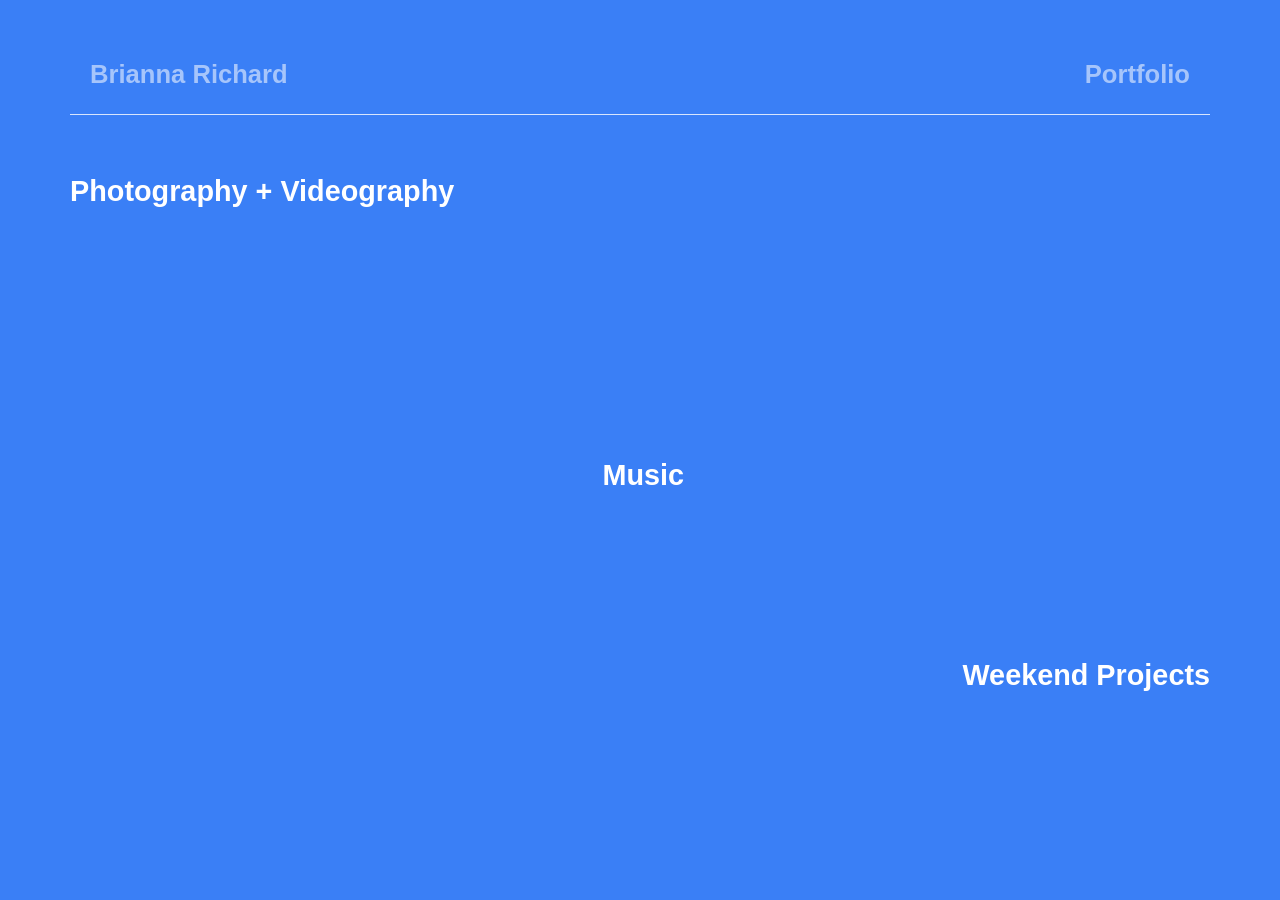
==== index.html @ b40da006 "Update index.html" ====
<!DOCTYPE html>
<html lang="en">
<head>
  <meta charset="UTF-8">
  <meta name="viewport" content="width=device-width, initial-scale=1.0">
  <title>Brianna Richard</title>
  <style>
    * { box-sizing: border-box; margin: 0; padding: 0; }

    body {
      background-color: #3a7ff6;   /* page background */
      color: #ffffff;
      font-family: "Avenir Next", "Avenir", "Helvetica Neue", Arial, sans-serif;
      font-weight: 600;
      min-height: 100vh;
      padding: 0 70px;
    }

    /* ---------- Top bar ---------- */
    header {
      display: flex;
      justify-content: space-between;
      align-items: center;
      padding: 60px 20px 25px;
      border-bottom: 1px solid rgba(255, 255, 255, 0.8);
      font-size: 1.6rem;
    }

    header a {
      color: rgba(255, 255, 255, 0.55);   /* faded white */
      text-decoration: none;
      transition: color 0.2s ease;
    }

    header a:hover { color: #ffffff; }

    /* ---------- Main links ---------- */
    main {
      display: grid;
      grid-template-columns: repeat(3, 1fr);
      grid-template-rows: repeat(3, 1fr);
      height: calc(100vh - 180px);
      min-height: 450px;
      padding: 60px 0;
    }

    .big-link {
      color: #ffffff;
      text-decoration: none;
      font-size: 1.8rem;
      white-space: nowrap;
      display: inline-block;
      transition: transform 0.25s ease;   /* how fast it grows */
    }

    .big-link:hover {
      transform: scale(1.2);              /* how much it grows */
    }

    /* Where each link sits */
    .photo   { grid-column: 1; grid-row: 1; justify-self: start;  align-self: start;  transform-origin: left center; }
    .music   { grid-column: 2; grid-row: 2; justify-self: center; align-self: center; }
    .weekend { grid-column: 3; grid-row: 3; justify-self: end;    align-self: center; transform-origin: right center; }

    /* Stack the links on phones */
    @media (max-width: 700px) {
      body { padding: 0 24px; }
      header { padding-top: 40px; font-size: 1.2rem; }
      main {
        display: flex;
        flex-direction: column;
        gap: 50px;
        height: auto;
        min-height: 0;
      }
      .big-link { font-size: 1.4rem; align-self: flex-start; transform-origin: left center; }
    }
  </style>
</head>
<body>

  <header>
    <a href="/">Brianna Richard</a>
    <a href="/portfolio/">Portfolio</a>
  </header>

  <main>
    <!-- Change each href to the page you want the link to open -->
    <a class="big-link photo"   href="https://briannarichard6.myportfolio.com/">Photography + Videography</a>
    <a class="big-link music"   href="/music/">Music</a>
    <a class="big-link weekend" href="/tlfstudiowebsite.html/">Weekend Projects</a>
  </main>

</body>
</html>
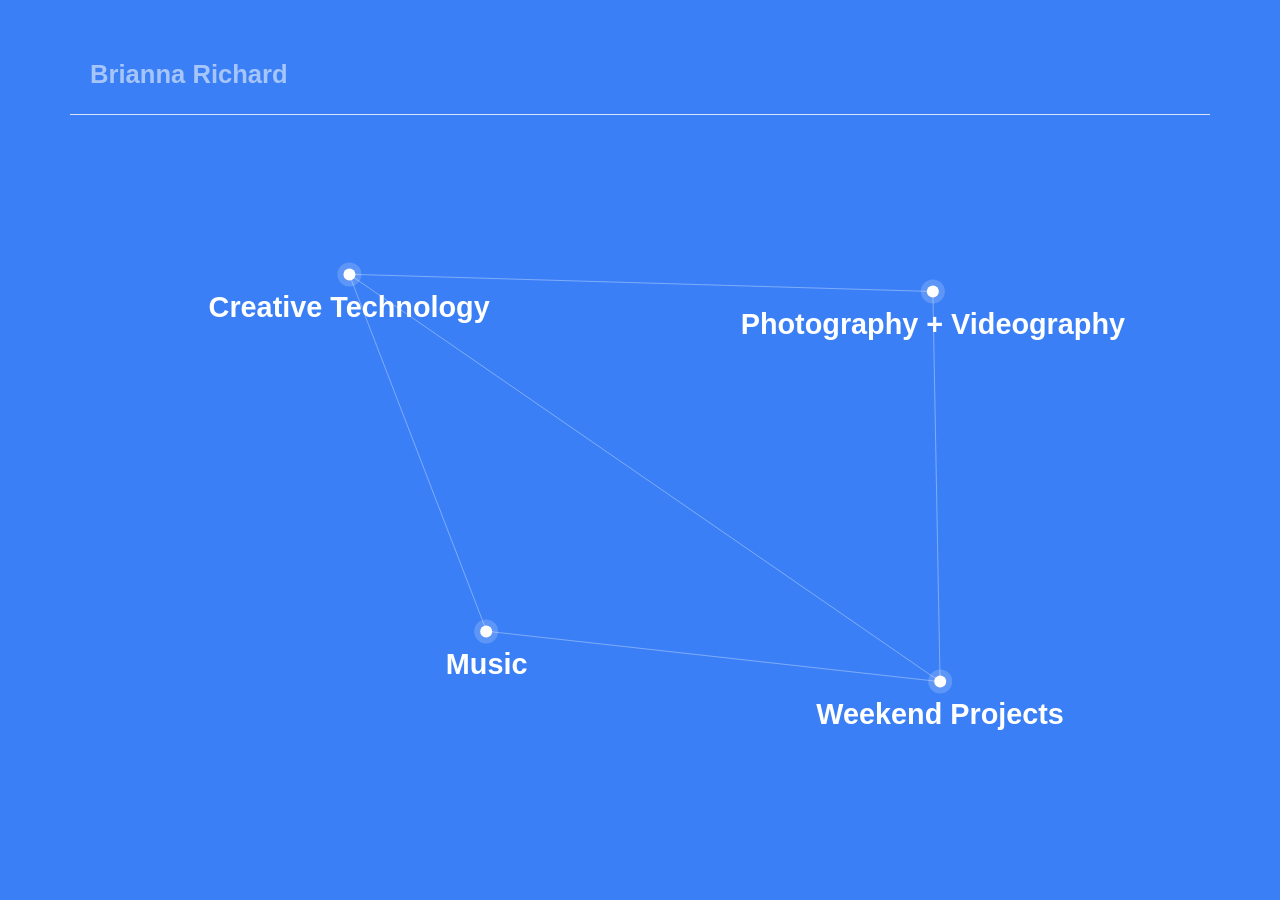
==== commit 5993a6d6: "Home page: add Creative Technology, floating connected categories Co-Authored-By: Claude Opus 5.5 <n" ====
--- a/index.html
+++ b/index.html
@@ -14,66 +14,100 @@
       font-weight: 600;
       min-height: 100vh;
       padding: 0 70px;
+      overflow-x: hidden;
     }
 
     /* ---------- Top bar ---------- */
     header {
-      display: flex;
-      justify-content: space-between;
-      align-items: center;
       padding: 60px 20px 25px;
       border-bottom: 1px solid rgba(255, 255, 255, 0.8);
       font-size: 1.6rem;
     }
-
     header a {
-      color: rgba(255, 255, 255, 0.55);   /* faded white */
+      color: rgba(255, 255, 255, 0.55);
       text-decoration: none;
       transition: color 0.2s ease;
     }
-
     header a:hover { color: #ffffff; }
 
-    /* ---------- Main links ---------- */
+    /* ---------- Floating categories ---------- */
     main {
-      display: grid;
-      grid-template-columns: repeat(3, 1fr);
-      grid-template-rows: repeat(3, 1fr);
-      height: calc(100vh - 180px);
-      min-height: 450px;
-      padding: 60px 0;
-    }
-
-    .big-link {
+      position: relative;
+      height: calc(100vh - 140px);
+      min-height: 520px;
+    }
+
+    /* the lines that connect the categories */
+    #links {
+      position: absolute;
+      inset: 0;
+      width: 100%;
+      height: 100%;
+      pointer-events: none;
+    }
+    #links line {
+      stroke: rgba(255, 255, 255, 0.35);
+      stroke-width: 1;
+      transition: stroke 0.25s ease, stroke-width 0.25s ease;
+    }
+    #links line.lit {
+      stroke: rgba(255, 255, 255, 0.95);
+      stroke-width: 1.5;
+    }
+
+    .node {
+      position: absolute;
+      transform: translate(-50%, -50%);
+      display: flex;
+      flex-direction: column;
+      align-items: center;
+      gap: 10px;
       color: #ffffff;
       text-decoration: none;
       font-size: 1.8rem;
       white-space: nowrap;
+    }
+    .node .dot {
+      width: 12px;
+      height: 12px;
+      border-radius: 50%;
+      background: #ffffff;
+      box-shadow: 0 0 0 6px rgba(255, 255, 255, 0.18);
+      transition: box-shadow 0.25s ease;
+    }
+    .node .label {
       display: inline-block;
       transition: transform 0.25s ease;   /* how fast it grows */
     }
-
-    .big-link:hover {
-      transform: scale(1.2);              /* how much it grows */
-    }
-
-    /* Where each link sits */
-    .photo   { grid-column: 1; grid-row: 1; justify-self: start;  align-self: start;  transform-origin: left center; }
-    .music   { grid-column: 2; grid-row: 2; justify-self: center; align-self: center; }
-    .weekend { grid-column: 3; grid-row: 3; justify-self: end;    align-self: center; transform-origin: right center; }
-
-    /* Stack the links on phones */
+    .node:hover .label,
+    .node:focus-visible .label { transform: scale(1.2); }   /* how much it grows */
+    .node:hover .dot,
+    .node:focus-visible .dot { box-shadow: 0 0 0 10px rgba(255, 255, 255, 0.3); }
+
+    /* ---------- Phones: simple stacked list ---------- */
     @media (max-width: 700px) {
       body { padding: 0 24px; }
       header { padding-top: 40px; font-size: 1.2rem; }
       main {
+        height: auto;
+        min-height: 0;
         display: flex;
         flex-direction: column;
-        gap: 50px;
-        height: auto;
-        min-height: 0;
+        gap: 44px;
+        padding: 50px 0 40px 8px;
+        border-left: 1px solid rgba(255, 255, 255, 0.35);
+        margin: 0 0 40px 6px;
       }
-      .big-link { font-size: 1.4rem; align-self: flex-start; transform-origin: left center; }
+      #links { display: none; }
+      .node {
+        position: static;
+        transform: none;
+        flex-direction: row;
+        gap: 16px;
+        font-size: 1.4rem;
+        margin-left: -15px;
+      }
+      .node .label { transform-origin: left center; }
     }
   </style>
 </head>
@@ -81,15 +115,93 @@
 
   <header>
     <a href="/">Brianna Richard</a>
-    <a href="/portfolio/">Portfolio</a>
   </header>
 
-  <main>
-    <!-- Change each href to the page you want the link to open -->
-    <a class="big-link photo"   href="https://briannarichard6.myportfolio.com/">Photography + Videography</a>
-    <a class="big-link music"   href="/music/">Music</a>
-    <a class="big-link weekend" href="/tlfstudiowebsite.html/">Weekend Projects</a>
+  <main id="map">
+    <svg id="links" aria-hidden="true"></svg>
+
+    <!-- Each category: change href to change where it goes.
+         data-x / data-y = where it sits on the page (percent from left / top). -->
+    <a class="node" href="/projects/" data-x="24" data-y="22">
+      <span class="dot"></span><span class="label">Creative Technology</span>
+    </a>
+    <a class="node" href="https://briannarichard6.myportfolio.com/" data-x="74" data-y="28">
+      <span class="dot"></span><span class="label">Photography + Videography</span>
+    </a>
+    <a class="node" href="/music/" data-x="38" data-y="70">
+      <span class="dot"></span><span class="label">Music</span>
+    </a>
+    <a class="node" href="/tlfstudiowebsite.html" data-x="78" data-y="76">
+      <span class="dot"></span><span class="label">Weekend Projects</span>
+    </a>
   </main>
+
+  <script>
+    (function () {
+      const map = document.getElementById('map');
+      const svg = document.getElementById('links');
+      const nodes = [...map.querySelectorAll('.node')];
+      const reduceMotion = window.matchMedia('(prefers-reduced-motion: reduce)').matches;
+      const stacked = () => window.matchMedia('(max-width: 700px)').matches;
+
+      // Which categories are connected (by position in the list above)
+      const pairs = [[0, 1], [0, 2], [1, 3], [2, 3], [0, 3]];
+
+      const lines = pairs.map(() => {
+        const l = document.createElementNS('http://www.w3.org/2000/svg', 'line');
+        svg.appendChild(l);
+        return l;
+      });
+
+      // Each node drifts on its own slow, gentle path
+      const drift = nodes.map((_, i) => ({
+        ax: 18 + i * 4, ay: 14 + i * 3,          // how far it drifts (px)
+        sx: 0.00021 + i * 0.00004,               // how fast
+        sy: 0.00017 + i * 0.00005,
+        px: i * 1.7, py: i * 2.3                 // starting phase
+      }));
+
+      // Light up a node's lines on hover
+      nodes.forEach((n, i) => {
+        const on = (v) => pairs.forEach((p, k) => {
+          if (p.includes(i)) lines[k].classList.toggle('lit', v);
+        });
+        n.addEventListener('mouseenter', () => { on(true); drift[i].hold = true; });
+        n.addEventListener('mouseleave', () => { on(false); drift[i].hold = false; });
+        n.addEventListener('focus', () => on(true));
+        n.addEventListener('blur', () => on(false));
+      });
+
+      function frame(t) {
+        if (!stacked()) {
+          const w = map.clientWidth, h = map.clientHeight;
+          const pts = nodes.map((n, i) => {
+            const d = drift[i];
+            if (!d.hold) d.t = t;                  // hovered categories pause in place
+            const dx = reduceMotion ? 0 : Math.sin(d.t * d.sx + d.px) * d.ax;
+            const dy = reduceMotion ? 0 : Math.cos(d.t * d.sy + d.py) * d.ay;
+            const x = (parseFloat(n.dataset.x) / 100) * w + dx;
+            const y = (parseFloat(n.dataset.y) / 100) * h + dy;
+            n.style.left = x + 'px';
+            n.style.top = y + 'px';
+            // lines attach to the dot, which sits above the label
+            const dot = n.querySelector('.dot').getBoundingClientRect();
+            const box = map.getBoundingClientRect();
+            return [dot.left + dot.width / 2 - box.left, dot.top + dot.height / 2 - box.top];
+          });
+          pairs.forEach(([a, b], k) => {
+            lines[k].setAttribute('x1', pts[a][0]); lines[k].setAttribute('y1', pts[a][1]);
+            lines[k].setAttribute('x2', pts[b][0]); lines[k].setAttribute('y2', pts[b][1]);
+          });
+        } else {
+          nodes.forEach(n => { n.style.left = ''; n.style.top = ''; });
+        }
+        if (!reduceMotion) requestAnimationFrame(frame);
+      }
+      requestAnimationFrame(frame);
+      if (reduceMotion) window.addEventListener('resize', () => frame(0));
+    })();
+  </script>
 
 </body>
 </html>
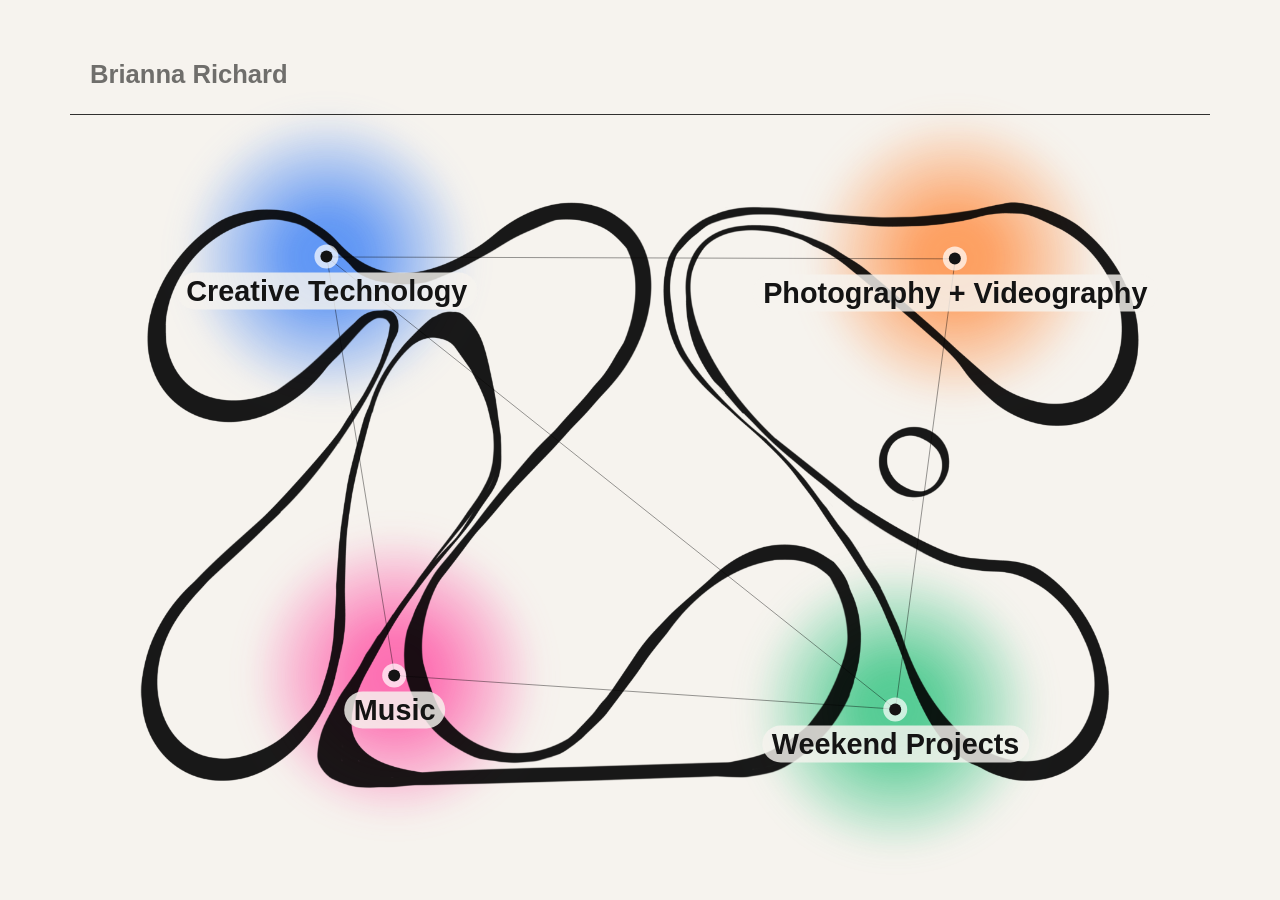
==== commit 33ce811b: "Home page: TLF logo background and colored light orbs Co-Authored-By: Claude Opus 5.5 <noreply@anthr" ====
--- a/index.html
+++ b/index.html
@@ -7,9 +7,14 @@
   <style>
     * { box-sizing: border-box; margin: 0; padding: 0; }
 
+    :root {
+      --bg: #f6f3ee;          /* page background (warm off-white) */
+      --ink: #141414;         /* text color */
+    }
+
     body {
-      background-color: #3a7ff6;   /* page background */
-      color: #ffffff;
+      background: var(--bg);
+      color: var(--ink);
       font-family: "Avenir Next", "Avenir", "Helvetica Neue", Arial, sans-serif;
       font-weight: 600;
       min-height: 100vh;
@@ -19,23 +24,56 @@
 
     /* ---------- Top bar ---------- */
     header {
+      position: relative;
+      z-index: 5;
       padding: 60px 20px 25px;
-      border-bottom: 1px solid rgba(255, 255, 255, 0.8);
+      border-bottom: 1px solid rgba(0, 0, 0, 0.8);
       font-size: 1.6rem;
     }
     header a {
-      color: rgba(255, 255, 255, 0.55);
+      color: rgba(0, 0, 0, 0.55);
       text-decoration: none;
       transition: color 0.2s ease;
     }
-    header a:hover { color: #ffffff; }
-
-    /* ---------- Floating categories ---------- */
+    header a:hover { color: var(--ink); }
+
+    /* ---------- The map ---------- */
     main {
       position: relative;
       height: calc(100vh - 140px);
-      min-height: 520px;
-    }
+      min-height: 560px;
+      isolation: isolate;     /* keeps the color blending inside this area */
+    }
+
+    /* Logo in the background */
+    .logo-bg {
+      position: absolute;
+      left: 50%;
+      top: 50%;
+      width: min(78vw, 1100px);
+      transform: translate(-50%, -50%);
+      opacity: 0.9;
+      z-index: 0;
+      pointer-events: none;
+      user-select: none;
+    }
+
+    /* Colored light orbs that travel with each category */
+    .orb {
+      position: absolute;
+      width: 300px;
+      height: 300px;
+      margin: -150px 0 0 -150px;
+      border-radius: 50%;
+      background: radial-gradient(circle, var(--c) 0%, var(--c) 18%, transparent 68%);
+      filter: blur(14px);
+      opacity: 0.8;
+      mix-blend-mode: multiply;
+      z-index: 1;
+      pointer-events: none;
+      transition: transform 0.4s ease, opacity 0.4s ease;
+    }
+    .orb.lit { transform: scale(1.25); opacity: 1; }
 
     /* the lines that connect the categories */
     #links {
@@ -43,46 +81,52 @@
       inset: 0;
       width: 100%;
       height: 100%;
+      z-index: 2;
       pointer-events: none;
     }
     #links line {
-      stroke: rgba(255, 255, 255, 0.35);
+      stroke: rgba(0, 0, 0, 0.4);
       stroke-width: 1;
       transition: stroke 0.25s ease, stroke-width 0.25s ease;
     }
     #links line.lit {
-      stroke: rgba(255, 255, 255, 0.95);
+      stroke: rgba(0, 0, 0, 0.95);
       stroke-width: 1.5;
     }
 
     .node {
       position: absolute;
+      z-index: 3;
       transform: translate(-50%, -50%);
       display: flex;
       flex-direction: column;
       align-items: center;
       gap: 10px;
-      color: #ffffff;
+      color: var(--ink);
       text-decoration: none;
       font-size: 1.8rem;
       white-space: nowrap;
     }
     .node .dot {
+      flex-shrink: 0;
       width: 12px;
       height: 12px;
       border-radius: 50%;
-      background: #ffffff;
-      box-shadow: 0 0 0 6px rgba(255, 255, 255, 0.18);
+      background: var(--ink);
+      box-shadow: 0 0 0 6px rgba(255, 255, 255, 0.7);
       transition: box-shadow 0.25s ease;
     }
     .node .label {
       display: inline-block;
-      transition: transform 0.25s ease;   /* how fast it grows */
+      padding: 2px 10px;
+      border-radius: 99px;
+      background: rgba(246, 243, 238, 0.82);   /* soft backing so text reads over the logo */
+      transition: transform 0.25s ease;        /* how fast it grows */
     }
     .node:hover .label,
     .node:focus-visible .label { transform: scale(1.2); }   /* how much it grows */
     .node:hover .dot,
-    .node:focus-visible .dot { box-shadow: 0 0 0 10px rgba(255, 255, 255, 0.3); }
+    .node:focus-visible .dot { box-shadow: 0 0 0 10px rgba(255, 255, 255, 0.85); }
 
     /* ---------- Phones: simple stacked list ---------- */
     @media (max-width: 700px) {
@@ -94,13 +138,15 @@
         display: flex;
         flex-direction: column;
         gap: 44px;
-        padding: 50px 0 40px 8px;
-        border-left: 1px solid rgba(255, 255, 255, 0.35);
+        padding: 60px 0 60px 8px;
+        border-left: 1px solid rgba(0, 0, 0, 0.35);
         margin: 0 0 40px 6px;
       }
+      .logo-bg { width: 140vw; opacity: 0.12; }
       #links { display: none; }
+      .orb { width: 160px; height: 160px; margin: -80px 0 0 -80px; }
       .node {
-        position: static;
+        position: relative;
         transform: none;
         flex-direction: row;
         gap: 16px;
@@ -118,20 +164,22 @@
   </header>
 
   <main id="map">
+    <img class="logo-bg" src="/tlf-logo-outline.png" alt="" aria-hidden="true">
     <svg id="links" aria-hidden="true"></svg>
 
     <!-- Each category: change href to change where it goes.
-         data-x / data-y = where it sits on the page (percent from left / top). -->
-    <a class="node" href="/projects/" data-x="24" data-y="22">
+         data-x / data-y = where it sits on the page (percent from left / top).
+         data-color = the color of the light orb around it. -->
+    <a class="node" href="/projects/" data-x="22" data-y="20" data-color="#3a7ff6">
       <span class="dot"></span><span class="label">Creative Technology</span>
     </a>
-    <a class="node" href="https://briannarichard6.myportfolio.com/" data-x="74" data-y="28">
+    <a class="node" href="https://briannarichard6.myportfolio.com/" data-x="76" data-y="24" data-color="#ff8a3d">
       <span class="dot"></span><span class="label">Photography + Videography</span>
     </a>
-    <a class="node" href="/music/" data-x="38" data-y="70">
+    <a class="node" href="/music/" data-x="30" data-y="76" data-color="#ff4fa3">
       <span class="dot"></span><span class="label">Music</span>
     </a>
-    <a class="node" href="/tlfstudiowebsite.html" data-x="78" data-y="76">
+    <a class="node" href="/tlfstudiowebsite.html" data-x="74" data-y="80" data-color="#2ec27e">
       <span class="dot"></span><span class="label">Weekend Projects</span>
     </a>
   </main>
@@ -147,6 +195,15 @@
       // Which categories are connected (by position in the list above)
       const pairs = [[0, 1], [0, 2], [1, 3], [2, 3], [0, 3]];
 
+      // one colored light orb per category
+      const orbs = nodes.map(n => {
+        const o = document.createElement('div');
+        o.className = 'orb';
+        o.style.setProperty('--c', n.dataset.color || '#3a7ff6');
+        map.insertBefore(o, svg);
+        return o;
+      });
+
       const lines = pairs.map(() => {
         const l = document.createElementNS('http://www.w3.org/2000/svg', 'line');
         svg.appendChild(l);
@@ -166,10 +223,10 @@
         const on = (v) => pairs.forEach((p, k) => {
           if (p.includes(i)) lines[k].classList.toggle('lit', v);
         });
-        n.addEventListener('mouseenter', () => { on(true); drift[i].hold = true; });
-        n.addEventListener('mouseleave', () => { on(false); drift[i].hold = false; });
-        n.addEventListener('focus', () => on(true));
-        n.addEventListener('blur', () => on(false));
+        n.addEventListener('mouseenter', () => { on(true); orbs[i].classList.add('lit'); drift[i].hold = true; });
+        n.addEventListener('mouseleave', () => { on(false); orbs[i].classList.remove('lit'); drift[i].hold = false; });
+        n.addEventListener('focus', () => { on(true); orbs[i].classList.add('lit'); });
+        n.addEventListener('blur', () => { on(false); orbs[i].classList.remove('lit'); });
       });
 
       function frame(t) {
@@ -187,14 +244,23 @@
             // lines attach to the dot, which sits above the label
             const dot = n.querySelector('.dot').getBoundingClientRect();
             const box = map.getBoundingClientRect();
-            return [dot.left + dot.width / 2 - box.left, dot.top + dot.height / 2 - box.top];
+            const cx = dot.left + dot.width / 2 - box.left, cy = dot.top + dot.height / 2 - box.top;
+            orbs[i].style.left = cx + 'px';
+            orbs[i].style.top = cy + 'px';
+            return [cx, cy];
           });
           pairs.forEach(([a, b], k) => {
             lines[k].setAttribute('x1', pts[a][0]); lines[k].setAttribute('y1', pts[a][1]);
             lines[k].setAttribute('x2', pts[b][0]); lines[k].setAttribute('y2', pts[b][1]);
           });
         } else {
-          nodes.forEach(n => { n.style.left = ''; n.style.top = ''; });
+          const box = map.getBoundingClientRect();
+          nodes.forEach((n, i) => {
+            n.style.left = ''; n.style.top = '';
+            const dot = n.querySelector('.dot').getBoundingClientRect();
+            orbs[i].style.left = (dot.left + dot.width / 2 - box.left) + 'px';
+            orbs[i].style.top = (dot.top + dot.height / 2 - box.top) + 'px';
+          });
         }
         if (!reduceMotion) requestAnimationFrame(frame);
       }
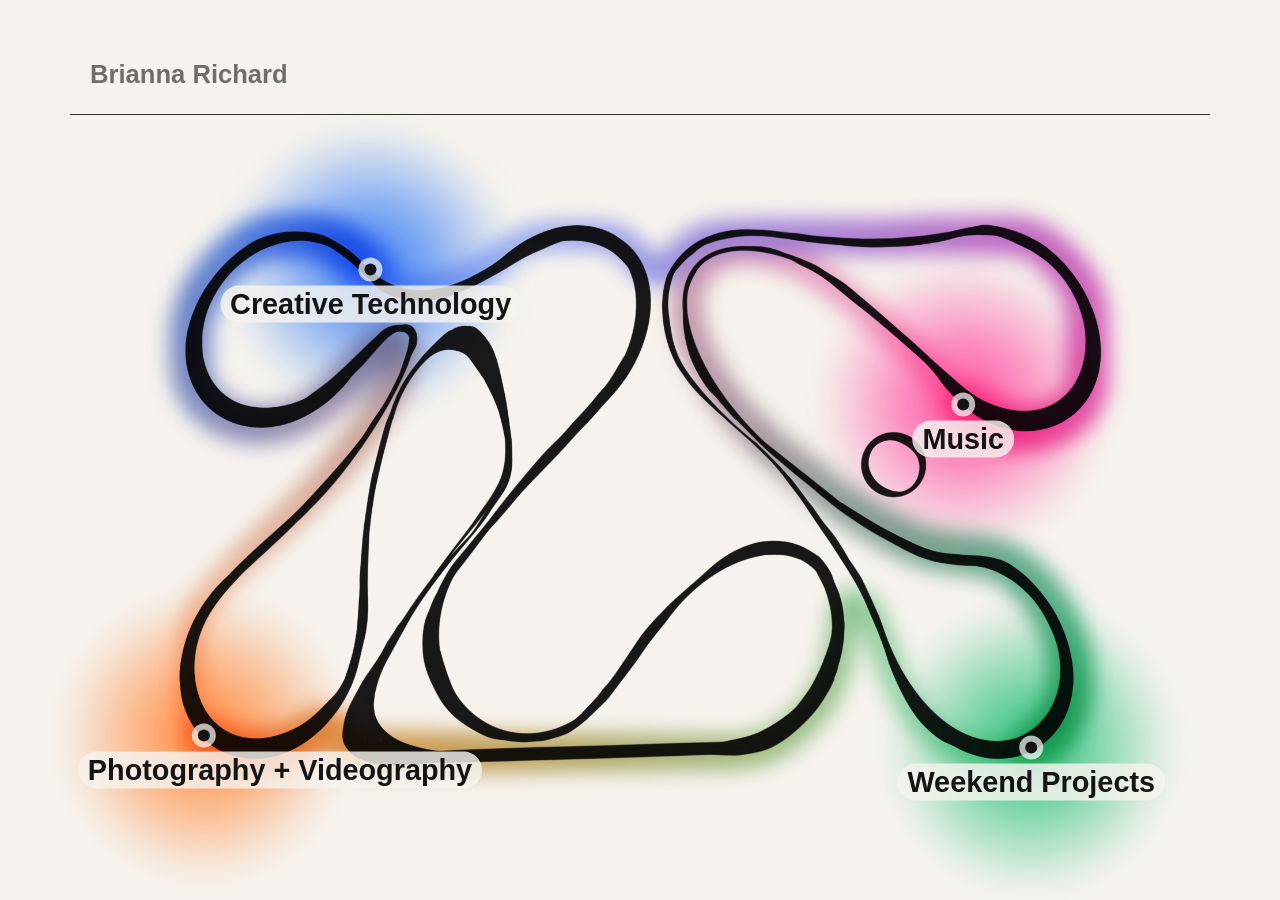
==== commit 7b3fd78d: "Home page: categories travel the TLF outline with blended color trails Co-Authored-By: Claude Opus 5" ====
--- a/index.html
+++ b/index.html
@@ -50,7 +50,7 @@
       position: absolute;
       left: 50%;
       top: 50%;
-      width: min(78vw, 1100px);
+      width: min(72vw, 1050px);
       transform: translate(-50%, -50%);
       opacity: 0.9;
       z-index: 0;
@@ -75,23 +75,16 @@
     }
     .orb.lit { transform: scale(1.25); opacity: 1; }
 
-    /* the lines that connect the categories */
-    #links {
+    /* the colored trails the orbs leave behind */
+    #trails {
       position: absolute;
       inset: 0;
       width: 100%;
       height: 100%;
-      z-index: 2;
+      z-index: 1;
       pointer-events: none;
-    }
-    #links line {
-      stroke: rgba(0, 0, 0, 0.4);
-      stroke-width: 1;
-      transition: stroke 0.25s ease, stroke-width 0.25s ease;
-    }
-    #links line.lit {
-      stroke: rgba(0, 0, 0, 0.95);
-      stroke-width: 1.5;
+      filter: blur(10px);
+      mix-blend-mode: multiply;
     }
 
     .node {
@@ -143,7 +136,7 @@
         margin: 0 0 40px 6px;
       }
       .logo-bg { width: 140vw; opacity: 0.12; }
-      #links { display: none; }
+      #trails { display: none; }
       .orb { width: 160px; height: 160px; margin: -80px 0 0 -80px; }
       .node {
         position: relative;
@@ -165,95 +158,93 @@
 
   <main id="map">
     <img class="logo-bg" src="/tlf-logo-outline.png" alt="" aria-hidden="true">
-    <svg id="links" aria-hidden="true"></svg>
+    <canvas id="trails" aria-hidden="true"></canvas>
 
     <!-- Each category: change href to change where it goes.
-         data-x / data-y = where it sits on the page (percent from left / top).
-         data-color = the color of the light orb around it. -->
-    <a class="node" href="/projects/" data-x="22" data-y="20" data-color="#3a7ff6">
+         data-color = the color of its light orb and trail.
+         They travel around the outline of the logo in this order. -->
+    <a class="node" href="/projects/" data-color="#3a7ff6">
       <span class="dot"></span><span class="label">Creative Technology</span>
     </a>
-    <a class="node" href="https://briannarichard6.myportfolio.com/" data-x="76" data-y="24" data-color="#ff8a3d">
+    <a class="node" href="https://briannarichard6.myportfolio.com/" data-color="#ff8a3d">
       <span class="dot"></span><span class="label">Photography + Videography</span>
     </a>
-    <a class="node" href="/music/" data-x="30" data-y="76" data-color="#ff4fa3">
+    <a class="node" href="/tlfstudiowebsite.html" data-color="#2ec27e">
+      <span class="dot"></span><span class="label">Weekend Projects</span>
+    </a>
+    <a class="node" href="/music/" data-color="#ff4fa3">
       <span class="dot"></span><span class="label">Music</span>
-    </a>
-    <a class="node" href="/tlfstudiowebsite.html" data-x="74" data-y="80" data-color="#2ec27e">
-      <span class="dot"></span><span class="label">Weekend Projects</span>
     </a>
   </main>
 
   <script>
     (function () {
       const map = document.getElementById('map');
-      const svg = document.getElementById('links');
+      const logo = map.querySelector('.logo-bg');
+      const canvas = document.getElementById('trails');
+      const ctx = canvas.getContext('2d');
       const nodes = [...map.querySelectorAll('.node')];
       const reduceMotion = window.matchMedia('(prefers-reduced-motion: reduce)').matches;
       const stacked = () => window.matchMedia('(max-width: 700px)').matches;
 
-      // Which categories are connected (by position in the list above)
-      const pairs = [[0, 1], [0, 2], [1, 3], [2, 3], [0, 3]];
+      // The outline of the TLF logo, traced from the image (0–1 across / down the logo)
+      const PATH = [[0.092,0.0243],[0.1089,0.0206],[0.1261,0.0205],[0.1432,0.0208],[0.1599,0.0262],[0.1754,0.0385],[0.1891,0.0559],[0.202,0.075],[0.2153,0.0934],[0.23,0.1083],[0.2463,0.1167],[0.2634,0.1189],[0.2803,0.1157],[0.2968,0.1081],[0.3127,0.0971],[0.3279,0.0837],[0.3423,0.0679],[0.3561,0.0508],[0.3703,0.0344],[0.3861,0.0237],[0.4031,0.0205],[0.4202,0.0205],[0.4373,0.0205],[0.4544,0.0205],[0.4712,0.0253],[0.4858,0.0402],[0.4972,0.0619],[0.5085,0.0837],[0.5246,0.0871],[0.5375,0.0684],[0.5496,0.0477],[0.5635,0.031],[0.5798,0.0222],[0.5968,0.0205],[0.6139,0.0205],[0.631,0.0205],[0.6481,0.0205],[0.6652,0.0205],[0.6823,0.0205],[0.6994,0.0213],[0.7165,0.0229],[0.7336,0.0239],[0.7507,0.0239],[0.7678,0.0239],[0.7849,0.0225],[0.802,0.021],[0.8191,0.0205],[0.8362,0.0205],[0.8533,0.0205],[0.8704,0.0205],[0.8875,0.0205],[0.9047,0.0207],[0.9214,0.0259],[0.9367,0.0389],[0.95,0.0572],[0.9619,0.0781],[0.9723,0.1013],[0.9806,0.1267],[0.9852,0.1548],[0.986,0.1839],[0.986,0.2131],[0.986,0.2423],[0.986,0.2715],[0.9849,0.3006],[0.9785,0.3275],[0.9671,0.349],[0.9527,0.3646],[0.9366,0.3745],[0.9197,0.3783],[0.9026,0.3761],[0.8861,0.3688],[0.8706,0.3567],[0.8563,0.3407],[0.8433,0.3217],[0.8316,0.3005],[0.8205,0.2782],[0.8091,0.2565],[0.7968,0.2362],[0.7839,0.2169],[0.771,0.1978],[0.758,0.1789],[0.7447,0.1605],[0.7314,0.1422],[0.718,0.124],[0.7046,0.106],[0.6905,0.0894],[0.6757,0.0748],[0.6601,0.0628],[0.6438,0.0537],[0.627,0.0482],[0.61,0.0467],[0.593,0.0502],[0.5774,0.0619],[0.5645,0.0808],[0.5551,0.1051],[0.5507,0.1332],[0.5509,0.1624],[0.5537,0.1911],[0.5589,0.2189],[0.5657,0.2457],[0.5736,0.2716],[0.5825,0.2965],[0.5923,0.3204],[0.6029,0.3432],[0.6143,0.365],[0.6263,0.3859],[0.6388,0.4058],[0.6518,0.4247],[0.6652,0.4428],[0.6787,0.4609],[0.6921,0.479],[0.7056,0.4969],[0.7195,0.514],[0.7337,0.5302],[0.7483,0.5453],[0.7632,0.5599],[0.7783,0.5735],[0.7936,0.5864],[0.8096,0.5969],[0.8261,0.6043],[0.8431,0.6082],[0.8601,0.6106],[0.8771,0.6144],[0.8933,0.6233],[0.9081,0.6378],[0.9211,0.6567],[0.9328,0.6781],[0.9428,0.7017],[0.9515,0.7268],[0.9586,0.7534],[0.9637,0.7812],[0.9668,0.8099],[0.9678,0.8391],[0.9661,0.8681],[0.9615,0.8962],[0.9538,0.9221],[0.9429,0.9446],[0.9296,0.9627],[0.9137,0.9733],[0.8967,0.9761],[0.8796,0.9761],[0.8625,0.9745],[0.846,0.9671],[0.8307,0.9542],[0.8168,0.9373],[0.8045,0.917],[0.7939,0.8941],[0.7851,0.8691],[0.7775,0.843],[0.771,0.816],[0.7652,0.7885],[0.7593,0.7611],[0.7529,0.734],[0.7448,0.7084],[0.7304,0.6956],[0.7206,0.7172],[0.7197,0.7462],[0.7182,0.7753],[0.7147,0.8039],[0.7099,0.8319],[0.703,0.8586],[0.6941,0.8835],[0.6835,0.9063],[0.6714,0.927],[0.6581,0.9454],[0.6436,0.9607],[0.6276,0.9709],[0.6107,0.9753],[0.5936,0.9761],[0.5765,0.9761],[0.5594,0.9761],[0.5423,0.9761],[0.5252,0.9761],[0.5081,0.9761],[0.4909,0.9761],[0.4738,0.9761],[0.4567,0.9761],[0.4396,0.9761],[0.4225,0.9761],[0.4054,0.9761],[0.3883,0.9761],[0.3712,0.9761],[0.3541,0.9761],[0.337,0.9761],[0.3199,0.9761],[0.3027,0.9761],[0.2856,0.9761],[0.2685,0.9761],[0.2514,0.9761],[0.2343,0.9761],[0.2172,0.9761],[0.2001,0.9756],[0.1846,0.9643],[0.1736,0.9421],[0.1587,0.9311],[0.1434,0.9434],[0.1294,0.9602],[0.1137,0.9716],[0.0968,0.9759],[0.0797,0.9761],[0.0626,0.9755],[0.046,0.9691],[0.0314,0.9541],[0.0198,0.9328],[0.0132,0.906],[0.012,0.8769],[0.012,0.8478],[0.012,0.8186],[0.012,0.7894],[0.0125,0.7602],[0.0162,0.7318],[0.0239,0.7057],[0.0339,0.6821],[0.0453,0.6603],[0.0573,0.6395],[0.0694,0.6188],[0.0817,0.5986],[0.0942,0.5787],[0.1069,0.5592],[0.1194,0.5393],[0.1318,0.519],[0.1435,0.4978],[0.1551,0.4763],[0.1664,0.4545],[0.1777,0.4325],[0.1886,0.41],[0.1989,0.3866],[0.2085,0.3625],[0.2178,0.338],[0.2265,0.3128],[0.2343,0.2869],[0.2408,0.2599],[0.2433,0.2315],[0.2327,0.2125],[0.2172,0.2237],[0.2053,0.2447],[0.1936,0.2659],[0.1822,0.2877],[0.1701,0.3083],[0.1573,0.3276],[0.1431,0.344],[0.1279,0.3573],[0.1118,0.3667],[0.0949,0.3711],[0.0778,0.3705],[0.0611,0.3647],[0.0456,0.3525],[0.032,0.3349],[0.0209,0.3127],[0.0141,0.2861],[0.012,0.2572],[0.012,0.228],[0.0121,0.1988],[0.0142,0.1698],[0.0198,0.1423],[0.0281,0.1169],[0.0381,0.0931],[0.0494,0.0714],[0.0621,0.0518],[0.0762,0.0353]];
+
+      const LAP_SECONDS = 60;   // how long one trip around the logo takes
+      const HEAD_GLOW = 150;    // size of the light around each category
 
       // one colored light orb per category
       const orbs = nodes.map(n => {
         const o = document.createElement('div');
         o.className = 'orb';
         o.style.setProperty('--c', n.dataset.color || '#3a7ff6');
-        map.insertBefore(o, svg);
+        map.insertBefore(o, canvas);
         return o;
       });
-
-      const lines = pairs.map(() => {
-        const l = document.createElementNS('http://www.w3.org/2000/svg', 'line');
-        svg.appendChild(l);
-        return l;
+      const rgb = hex => [1, 3, 5].map(i => parseInt(hex.slice(i, i + 2), 16));
+      const colors = nodes.map(n => rgb(n.dataset.color || '#3a7ff6'));
+
+      // Path geometry in page pixels
+      let pts = [], cum = [], total = 1;
+      function layout() {
+        const dpr = window.devicePixelRatio || 1;
+        canvas.width = map.clientWidth * dpr;
+        canvas.height = map.clientHeight * dpr;
+        ctx.setTransform(dpr, 0, 0, dpr, 0, 0);
+        const box = map.getBoundingClientRect(), r = logo.getBoundingClientRect();
+        pts = PATH.map(([x, y]) => [r.left - box.left + x * r.width, r.top - box.top + y * r.height]);
+        cum = [0];
+        for (let i = 1; i <= pts.length; i++) {
+          const a = pts[i - 1], b = pts[i % pts.length];
+          cum.push(cum[i - 1] + Math.hypot(b[0] - a[0], b[1] - a[1]));
+        }
+        total = cum[cum.length - 1];
+      }
+      // point at fraction u (0–1) of the way around
+      function at(u) {
+        u = ((u % 1) + 1) % 1;
+        const d = u * total;
+        let i = 1; while (cum[i] < d) i++;
+        const a = pts[i - 1], b = pts[i % pts.length], t = (d - cum[i - 1]) / (cum[i] - cum[i - 1] || 1);
+        return [a[0] + (b[0] - a[0]) * t, a[1] + (b[1] - a[1]) * t];
+      }
+
+      // Pause the whole procession while a category is hovered
+      let paused = false, clock = 0, last = null;
+      nodes.forEach((n, i) => {
+        const on = v => { paused = v; orbs[i].classList.toggle('lit', v); };
+        n.addEventListener('mouseenter', () => on(true));
+        n.addEventListener('mouseleave', () => on(false));
+        n.addEventListener('focus', () => on(true));
+        n.addEventListener('blur', () => on(false));
       });
 
-      // Each node drifts on its own slow, gentle path
-      const drift = nodes.map((_, i) => ({
-        ax: 18 + i * 4, ay: 14 + i * 3,          // how far it drifts (px)
-        sx: 0.00021 + i * 0.00004,               // how fast
-        sy: 0.00017 + i * 0.00005,
-        px: i * 1.7, py: i * 2.3                 // starting phase
-      }));
-
-      // Light up a node's lines on hover
-      nodes.forEach((n, i) => {
-        const on = (v) => pairs.forEach((p, k) => {
-          if (p.includes(i)) lines[k].classList.toggle('lit', v);
-        });
-        n.addEventListener('mouseenter', () => { on(true); orbs[i].classList.add('lit'); drift[i].hold = true; });
-        n.addEventListener('mouseleave', () => { on(false); orbs[i].classList.remove('lit'); drift[i].hold = false; });
-        n.addEventListener('focus', () => { on(true); orbs[i].classList.add('lit'); });
-        n.addEventListener('blur', () => { on(false); orbs[i].classList.remove('lit'); });
-      });
-
-      function frame(t) {
-        if (!stacked()) {
-          const w = map.clientWidth, h = map.clientHeight;
-          const pts = nodes.map((n, i) => {
-            const d = drift[i];
-            if (!d.hold) d.t = t;                  // hovered categories pause in place
-            const dx = reduceMotion ? 0 : Math.sin(d.t * d.sx + d.px) * d.ax;
-            const dy = reduceMotion ? 0 : Math.cos(d.t * d.sy + d.py) * d.ay;
-            const x = (parseFloat(n.dataset.x) / 100) * w + dx;
-            const y = (parseFloat(n.dataset.y) / 100) * h + dy;
-            n.style.left = x + 'px';
-            n.style.top = y + 'px';
-            // lines attach to the dot, which sits above the label
-            const dot = n.querySelector('.dot').getBoundingClientRect();
-            const box = map.getBoundingClientRect();
-            const cx = dot.left + dot.width / 2 - box.left, cy = dot.top + dot.height / 2 - box.top;
-            orbs[i].style.left = cx + 'px';
-            orbs[i].style.top = cy + 'px';
-            return [cx, cy];
-          });
-          pairs.forEach(([a, b], k) => {
-            lines[k].setAttribute('x1', pts[a][0]); lines[k].setAttribute('y1', pts[a][1]);
-            lines[k].setAttribute('x2', pts[b][0]); lines[k].setAttribute('y2', pts[b][1]);
-          });
-        } else {
+      function frame(now) {
+        if (last === null) last = now;
+        if (!paused && !reduceMotion) clock += (now - last) / 1000;
+        last = now;
+
+        if (stacked()) {
           const box = map.getBoundingClientRect();
           nodes.forEach((n, i) => {
             n.style.left = ''; n.style.top = '';
@@ -261,11 +252,48 @@
             orbs[i].style.left = (dot.left + dot.width / 2 - box.left) + 'px';
             orbs[i].style.top = (dot.top + dot.height / 2 - box.top) + 'px';
           });
+        } else {
+          const k = nodes.length, base = clock / LAP_SECONDS;
+          const heads = nodes.map((_, i) => base - i / k);   // evenly spaced, one after another
+
+          // trails: each color fades back along the outline and blends into the color behind it
+          ctx.clearRect(0, 0, canvas.width, canvas.height);
+          ctx.lineCap = 'round';
+          const steps = 70;
+          heads.forEach((h, i) => {
+            const c1 = colors[i], c2 = colors[(i + 1) % k];
+            let p = at(h);
+            for (let s = 1; s <= steps; s++) {
+              const f = s / steps, q = at(h - f / k);
+              const c = c1.map((v, j) => Math.round(v + (c2[j] - v) * f));
+              const alpha = 0.22 + 0.55 * Math.pow(1 - f, 1.4);
+              ctx.strokeStyle = `rgba(${c[0]},${c[1]},${c[2]},${alpha})`;
+              ctx.lineWidth = 48 - 22 * f;
+              ctx.beginPath(); ctx.moveTo(p[0], p[1]); ctx.lineTo(q[0], q[1]); ctx.stroke();
+              p = q;
+            }
+          });
+
+          // move each category (and its glow) to its spot on the outline
+          heads.forEach((h, i) => {
+            const [x, y] = at(h);
+            const n = nodes[i];
+            n.style.left = x + 'px';
+            n.style.top = (y + n.offsetHeight / 2 - 6) + 'px';   // dot sits on the line
+            orbs[i].style.left = x + 'px';
+            orbs[i].style.top = y + 'px';
+            // keep the label on screen near the edges
+            const lab = n.querySelector('.label'), half = lab.offsetWidth / 2, pad = 8;
+            const shift = Math.max(pad + half - x, Math.min(0, map.clientWidth - pad - half - x));
+            lab.style.translate = shift + 'px 0';
+          });
         }
-        if (!reduceMotion) requestAnimationFrame(frame);
-      }
-      requestAnimationFrame(frame);
-      if (reduceMotion) window.addEventListener('resize', () => frame(0));
+        requestAnimationFrame(frame);
+      }
+
+      const start = () => { layout(); requestAnimationFrame(frame); };
+      window.addEventListener('resize', layout);
+      if (logo.complete) start(); else logo.addEventListener('load', start);
     })();
   </script>
 
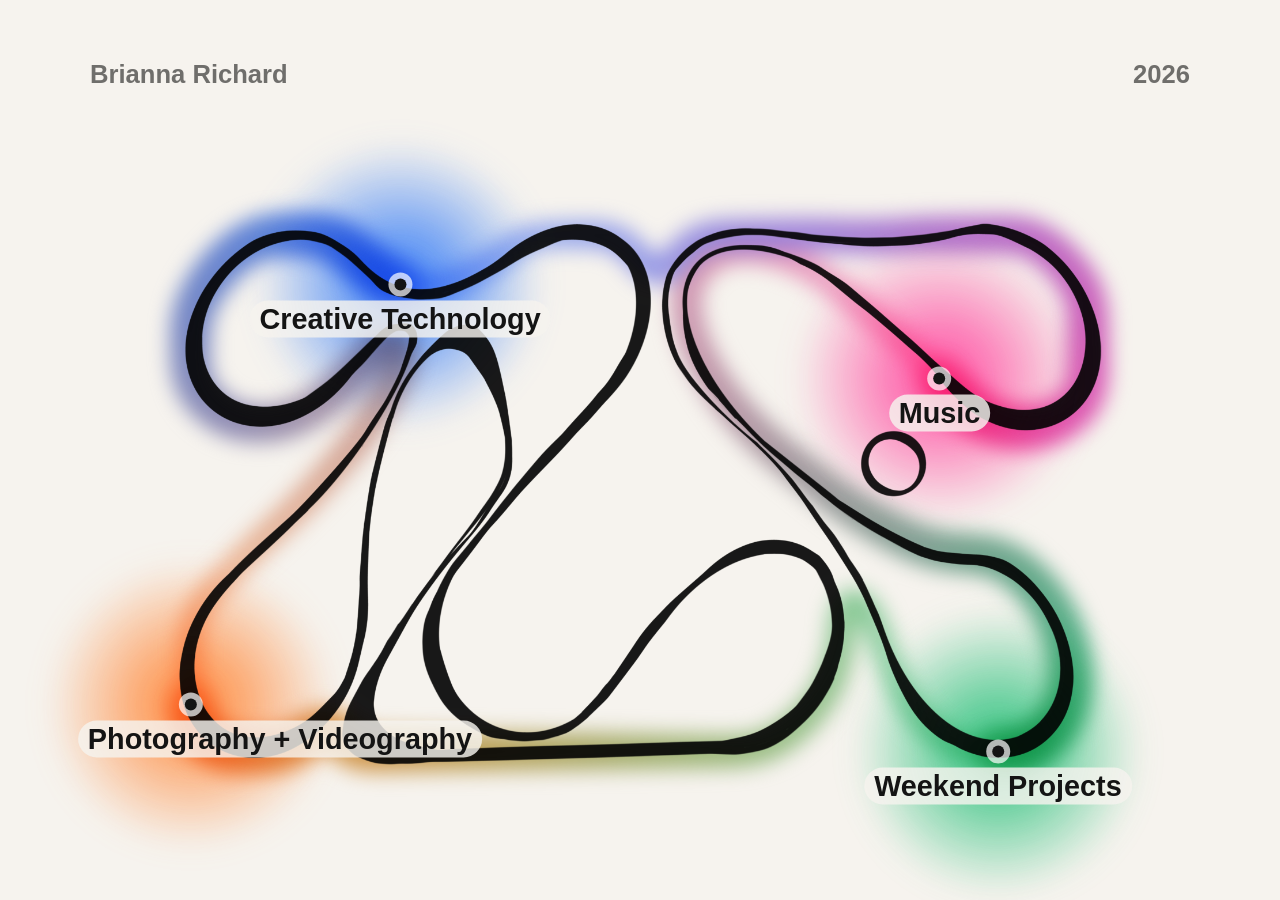
==== commit b89f6965: "Home page: drop divider, show name and 2026 at the top Co-Authored-By: Claude Opus 5.5 <noreply@anth" ====
--- a/index.html
+++ b/index.html
@@ -26,10 +26,13 @@
     header {
       position: relative;
       z-index: 5;
+      display: flex;
+      justify-content: space-between;
+      align-items: baseline;
       padding: 60px 20px 25px;
-      border-bottom: 1px solid rgba(0, 0, 0, 0.8);
       font-size: 1.6rem;
     }
+    header .year { color: rgba(0, 0, 0, 0.55); }
     header a {
       color: rgba(0, 0, 0, 0.55);
       text-decoration: none;
@@ -154,6 +157,7 @@
 
   <header>
     <a href="/">Brianna Richard</a>
+    <span class="year">2026</span>
   </header>
 
   <main id="map">
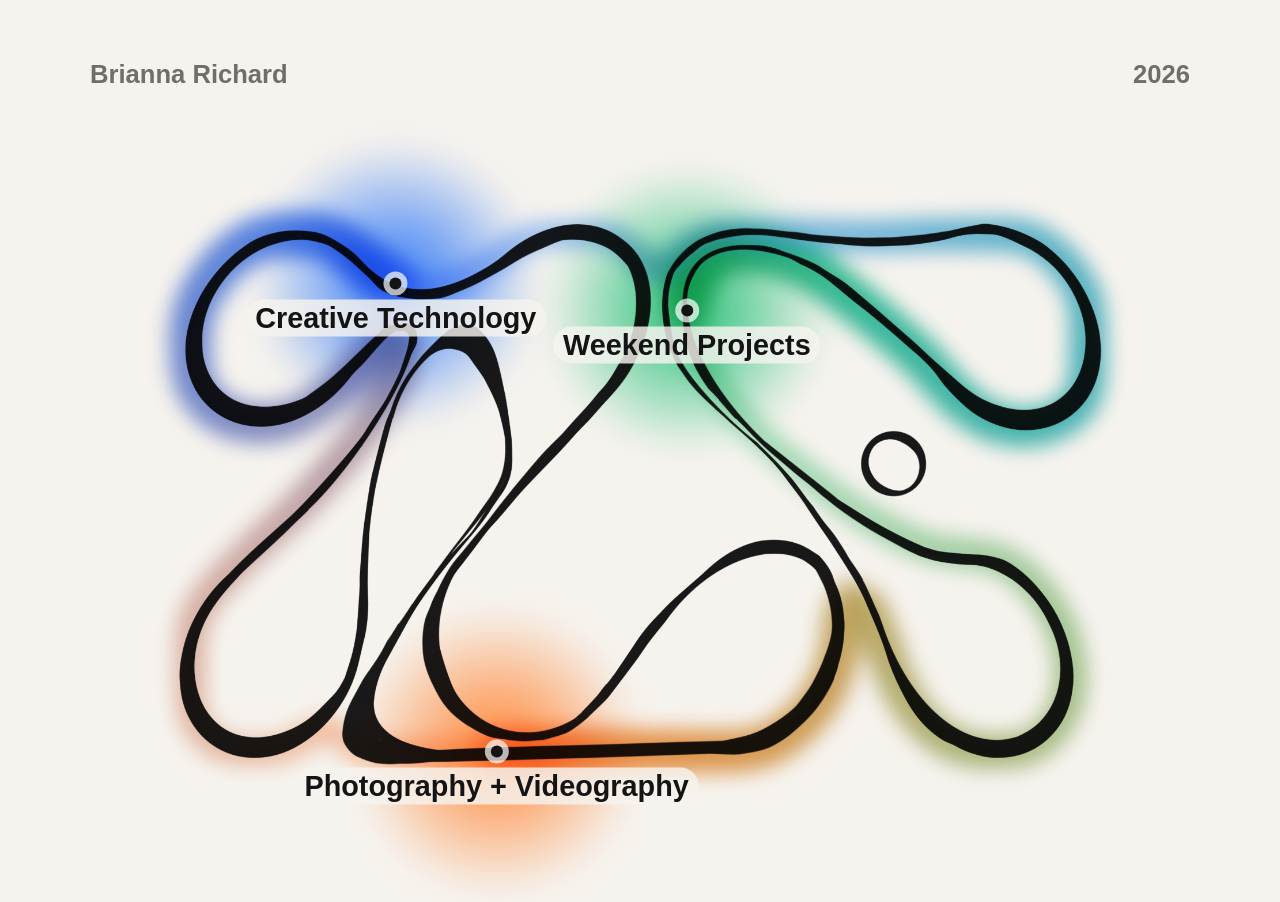
==== commit e067fd1b: "Home page: hide Music until it has content Co-Authored-By: Claude Opus 5.5 <noreply@anthropic.com> C" ====
--- a/index.html
+++ b/index.html
@@ -176,9 +176,11 @@
     <a class="node" href="/tlfstudiowebsite.html" data-color="#2ec27e">
       <span class="dot"></span><span class="label">Weekend Projects</span>
     </a>
+    <!-- Music is hidden for now. To bring it back, remove the comment marks around it.
     <a class="node" href="/music/" data-color="#ff4fa3">
       <span class="dot"></span><span class="label">Music</span>
     </a>
+    -->
   </main>
 
   <script>
